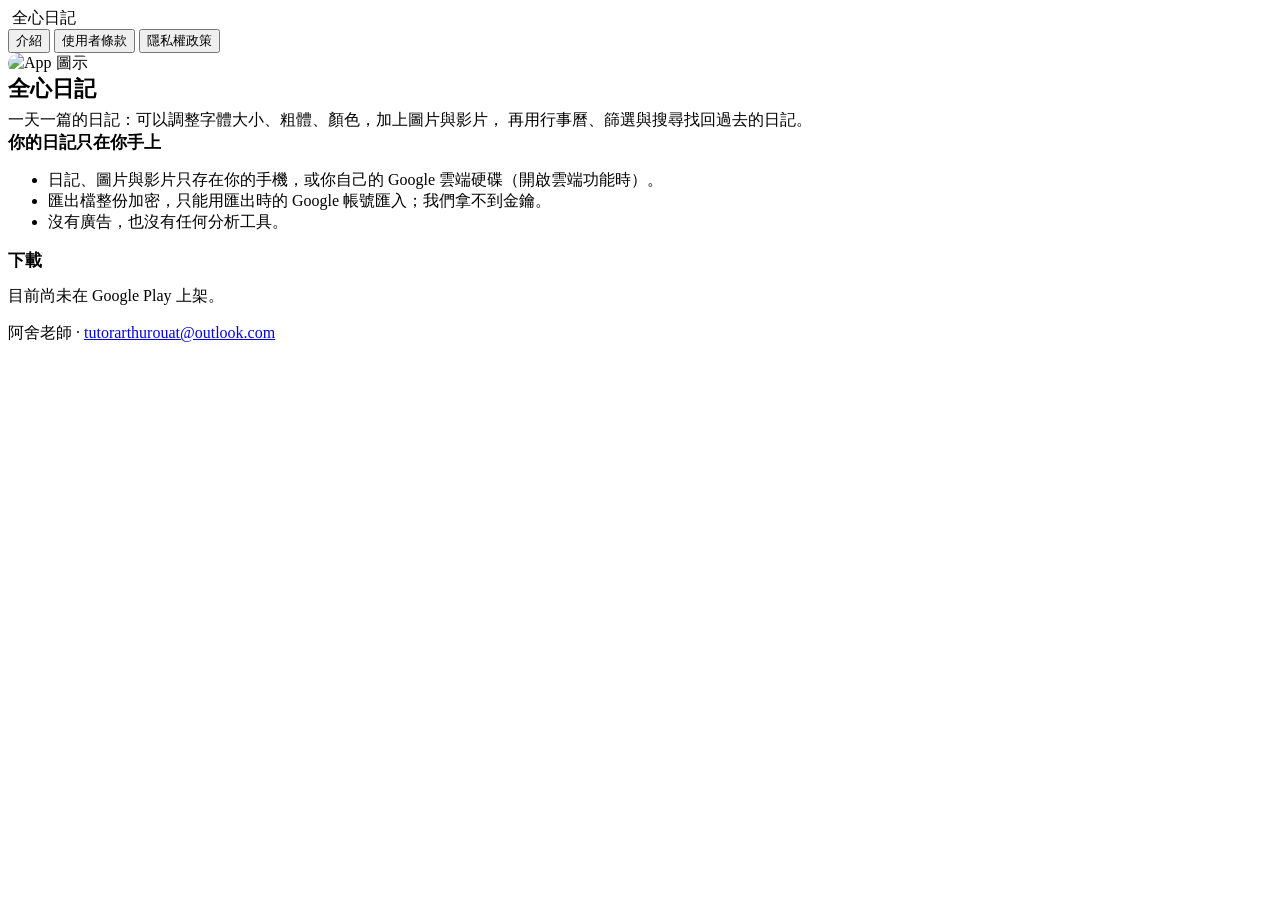
==== index.html @ ae277340 "Content-Security-Policy on every page; no inline script The site shares beethoreven.github.io with o" ====
<!doctype html>
<html lang="zh-Hant-TW">
<head>
  <meta charset="utf-8">
  <meta name="viewport" content="width=device-width, initial-scale=1">
  <!-- Only this site, the diary backend and Google sign-in may run or be contacted; no inline script. -->
  <meta http-equiv="Content-Security-Policy" content="default-src 'self'; object-src 'none'; base-uri 'self'; form-action 'self'; img-src 'self' data:; script-src 'self' https://accounts.google.com/gsi/client; style-src 'self' 'unsafe-inline' https://accounts.google.com/gsi/style; frame-src https://accounts.google.com/gsi/; connect-src 'self' https://router-backend-3hl2.onrender.com https://accounts.google.com/gsi/">
  <title>全心日記</title>
  <meta name="description" content="一天一篇的日記 App。日記、圖片與影片只存在你的手機與你自己的 Google 雲端硬碟。">
  <link rel="icon" type="image/png" href="favicon.png">
  <link rel="apple-touch-icon" href="apple-touch-icon.png">
  <link rel="stylesheet" href="css/style.css">
</head>
<body>
  <header class="top">
    <img src="favicon.png" alt="">
    <span class="title">全心日記</span>
    <span id="account" class="muted"></span>
    <div id="gsi"></div>
    <a id="admin-link" class="btn primary" href="admin.html" hidden>管理後台</a>
  </header>
  <main>
    <nav class="tabs" id="tabs">
      <button data-doc="" class="active">介紹</button>
      <button data-doc="terms">使用者條款</button>
      <button data-doc="privacy">隱私權政策</button>
    </nav>
    <article class="card legal" id="doc" hidden></article>
    <div id="intro">
      <div class="card">
        <div class="row">
          <img src="icon_256.png" alt="App 圖示" width="96" height="96" style="border-radius: 22px">
          <div class="grow">
            <h1 style="margin: 0; font-size: 22px">全心日記</h1>
            <p style="margin: 6px 0 0">一天一篇的日記：可以調整字體大小、粗體、顏色，加上圖片與影片，
              再用行事曆、篩選與搜尋找回過去的日記。</p>
          </div>
        </div>
      </div>
      <div class="card">
        <h2 style="margin-top: 0; font-size: 17px">你的日記只在你手上</h2>
        <ul>
          <li>日記、圖片與影片只存在你的手機，或你自己的 Google 雲端硬碟（開啟雲端功能時）。</li>
          <li>匯出檔整份加密，只能用匯出時的 Google 帳號匯入；我們拿不到金鑰。</li>
          <li>沒有廣告，也沒有任何分析工具。</li>
        </ul>
      </div>
      <div class="card">
        <h2 style="margin-top: 0; font-size: 17px">下載</h2>
        <p class="row" id="apk" hidden>
          <a id="apk-link" class="btn primary" href="">下載最新版全心日記</a>
          <span id="apk-version" class="muted"></span>
        </p>
        <p class="muted" id="apk-note" hidden style="margin: 0 0 8px">Android 手機下載後點開安裝；第一次安裝需要允許瀏覽器「安裝不明應用程式」。</p>
        <p id="play" style="margin: 0">目前尚未在 Google Play 上架。</p>
      </div>
    </div>
    <p id="login-note" class="muted"></p>
  </main>
  <footer>阿舍老師 · <a href="mailto:tutorarthurouat@outlook.com">tutorarthurouat@outlook.com</a></footer>
  <script src="js/config.js"></script>
  <script src="js/api.js"></script>
  <script src="js/md.js"></script>
  <script src="js/home.js"></script>
</body>
</html>
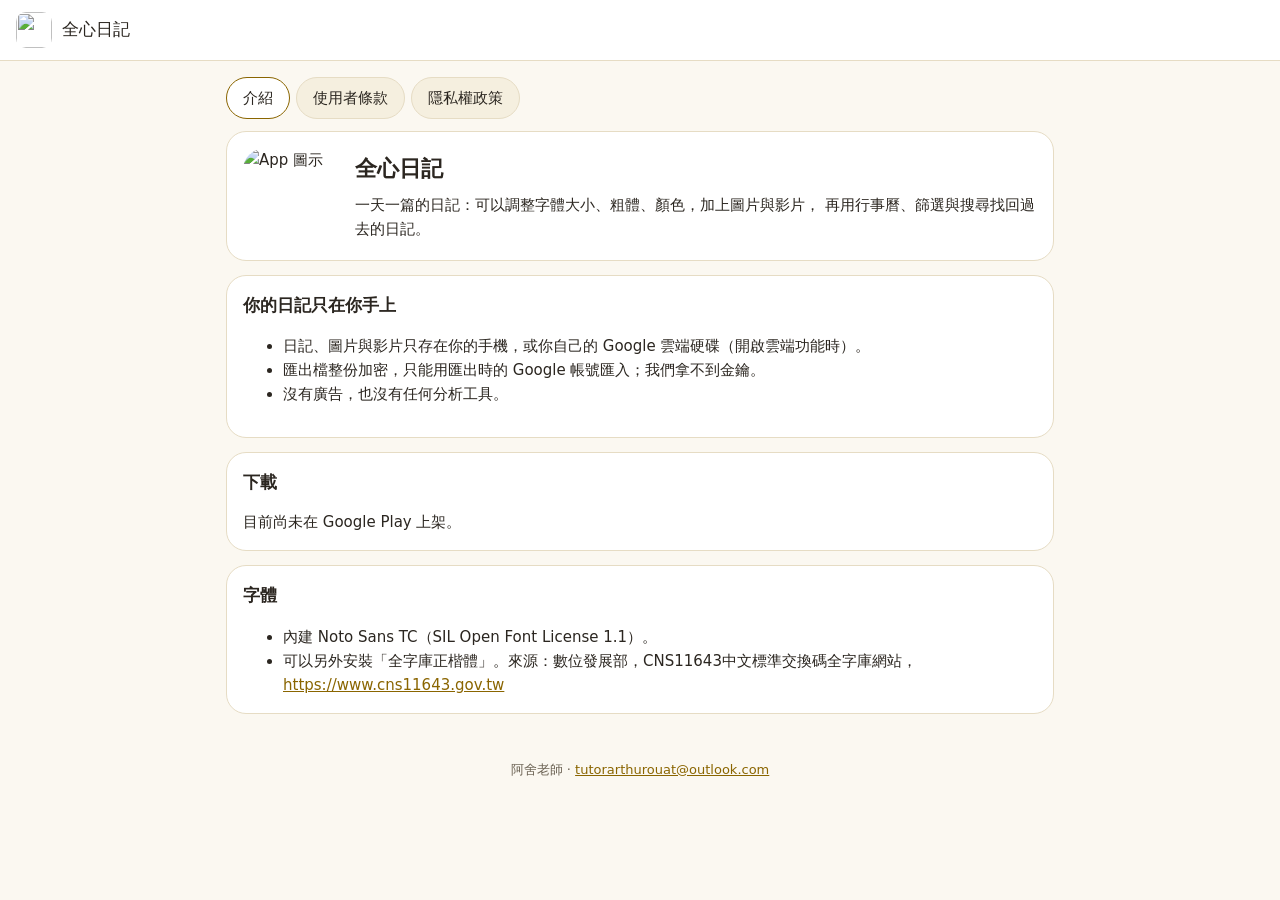
==== commit 05ffacc1: "Fonts: source and licence statement in the admin console; fonts card on the home page Admin console " ====
--- a/index.html
+++ b/index.html
@@ -54,6 +54,15 @@
         <p class="muted" id="apk-note" hidden style="margin: 0 0 8px">Android 手機下載後點開安裝；第一次安裝需要允許瀏覽器「安裝不明應用程式」。</p>
         <p id="play" style="margin: 0">目前尚未在 Google Play 上架。</p>
       </div>
+      <!-- Fonts the app offers and where each comes from. The source line of the installable font is
+           the wording its licence asks products that use the font to show. -->
+      <div class="card">
+        <h2 style="margin-top: 0; font-size: 17px">字體</h2>
+        <ul style="margin-bottom: 0">
+          <li>內建 Noto Sans TC（SIL Open Font License 1.1）。</li>
+          <li>可以另外安裝「全字庫正楷體」。來源：數位發展部，CNS11643中文標準交換碼全字庫網站，<a href="https://www.cns11643.gov.tw" rel="noopener" target="_blank">https://www.cns11643.gov.tw</a></li>
+        </ul>
+      </div>
     </div>
     <p id="login-note" class="muted"></p>
   </main>
--- a/css/style.css
+++ b/css/style.css
@@ -0,0 +1,136 @@
+/* 全心日記網站。顏色跟 App 一樣用鵝黃色；跟著系統的深淺色。
+   ★ 不要在 :root 宣告 color-scheme：頁面是深色、Google 登入按鈕的 iframe 是淺色時，瀏覽器會在
+     iframe 後面畫不透明的底，按鈕周圍就出現白色方框。原生表單元件需要深色時，只對 input、select 宣告。 */
+:root {
+  --bg: #fbf8f1;
+  --surface: #ffffff;
+  --surface2: #f5efdf;
+  --border: #e6dcc4;
+  --text: #2b2620;
+  --text2: #5c5345;
+  --muted: #6b6253;
+  --accent: #8a6500;
+  --accent-fill: #f6d365;
+  --on-accent: #332800;
+}
+@media (prefers-color-scheme: dark) {
+  :root {
+    --bg: #17150f;
+    --surface: #201d16;
+    --surface2: #2b271d;
+    --border: #3b3527;
+    --text: #f1ece0;
+    --text2: #c4bba8;
+    --muted: #9d9481;
+    --accent: #f6d365;
+    --accent-fill: #f6d365;
+    --on-accent: #2e2400;
+  }
+}
+* { box-sizing: border-box; }
+html, body { margin: 0; padding: 0; }
+body {
+  background: var(--bg);
+  color: var(--text);
+  font-family: "Noto Sans TC", "PingFang TC", "Microsoft JhengHei", system-ui, sans-serif;
+  font-size: 15px;
+  line-height: 1.6;
+}
+a { color: var(--accent); }
+header.top {
+  background: var(--surface);
+  border-bottom: 1px solid var(--border);
+  padding: 12px 16px;
+  display: flex;
+  align-items: center;
+  gap: 10px;
+}
+header.top img { width: 36px; height: 36px; border-radius: 10px; display: block; }
+header.top .title { font-weight: 500; font-size: 17px; flex: 1; }
+main { max-width: 860px; margin: 0 auto; padding: 16px; }
+.card {
+  background: var(--surface);
+  border-radius: 20px;
+  padding: 16px;
+  margin-bottom: 14px;
+  border: 1px solid var(--border);
+}
+.row { display: flex; gap: 16px; align-items: center; flex-wrap: wrap; }
+.grow { flex: 1; min-width: 200px; }
+.muted { color: var(--muted); font-size: 13px; }
+.links { display: flex; gap: 10px; flex-wrap: wrap; }
+.btn {
+  display: inline-flex;
+  align-items: center;
+  min-height: 44px;
+  padding: 8px 18px;
+  border-radius: 999px;
+  border: 1px solid var(--border);
+  background: var(--surface2);
+  color: var(--text);
+  text-decoration: none;
+  font-weight: 500;
+}
+.btn.primary { background: var(--accent-fill); color: var(--on-accent); border-color: transparent; }
+.legal h2 { font-size: 17px; margin: 22px 0 8px; }
+.legal p, .legal li { color: var(--text); }
+.legal blockquote { margin: 12px 0; padding: 10px 14px; background: var(--surface2); border-radius: 12px; }
+.scroll-x { overflow-x: auto; }
+table { border-collapse: collapse; font-size: 13px; min-width: 560px; }
+th, td { border: 1px solid var(--border); padding: 6px 8px; vertical-align: top; text-align: left; }
+th { background: var(--surface2); font-weight: 500; }
+code { background: var(--surface2); padding: 0 4px; border-radius: 4px; font-size: 13px; }
+footer { text-align: center; color: var(--muted); font-size: 13px; padding: 16px 16px 32px; }
+
+/* Admin console. */
+button {
+  font: inherit;
+  border: 1px solid var(--border);
+  background: var(--surface2);
+  color: var(--text);
+  border-radius: 999px;
+  padding: 8px 16px;
+  min-height: 40px;
+  cursor: pointer;
+}
+button:disabled { opacity: 0.5; cursor: default; }
+button.primary { background: var(--accent-fill); color: var(--on-accent); border-color: transparent; font-weight: 500; }
+button.danger { color: var(--danger); }
+input, select, textarea {
+  font: inherit;
+  color: var(--text);
+  background: var(--surface2);
+  border: 1px solid var(--border);
+  border-radius: 10px;
+  padding: 6px 10px;
+}
+/* Native controls (select lists, file pickers) dark in dark mode. Scoped to the controls on purpose:
+   on :root it would put a white box behind the Google sign-in button (its iframe is light). */
+@media (prefers-color-scheme: dark) { input, select, textarea { color-scheme: dark; } }
+textarea { width: 100%; min-height: 4em; }
+:root { --danger: #bc4339; --ok: #23805a; --warn: #956500; }
+@media (prefers-color-scheme: dark) { :root { --danger: #f59a92; --ok: #8ed6b5; --warn: #f6cf7a; } }
+.tabs { display: flex; gap: 6px; flex-wrap: wrap; margin-bottom: 12px; }
+.tabs button.active { background: var(--surface); border-color: var(--accent); }
+.admin table { min-width: 0; width: 100%; }
+.field-name { flex: 1 1 12em; min-width: 10em; }
+.cell-name { width: 100%; min-width: 8em; }
+.cell-sort { width: 4.5em; }
+/* The statement under the 有授權 box: a block of its own, wide enough to read a source line in. */
+.cell-attribution { display: block; margin-top: 6px; min-width: 14em; min-height: 3.2em; }
+/* Font table: keep the checkbox labels and the delete button on one line; the file picker is
+   the column that gives way (its 未選擇任何檔案 text is cut short instead of pushing the others). */
+.admin td label, .admin td button { white-space: nowrap; }
+.admin td input[type=file] { width: 15em; max-width: 100%; }
+.pill { display: inline-block; border-radius: 999px; padding: 0 10px; background: var(--surface2); font-size: 12px; }
+.banner { border-radius: 14px; padding: 10px 14px; margin-bottom: 12px; background: var(--surface2); }
+.banner.warn { border: 1px solid var(--warn); }
+.ok { color: var(--ok); }
+.warn { color: var(--warn); }
+.danger { color: var(--danger); }
+pre.log { white-space: pre-wrap; word-break: break-all; font-size: 12px; background: var(--surface2); border-radius: 12px; padding: 10px; max-height: 420px; overflow: auto; }
+progress { width: 10em; }
+
+/* .btn and other elements that set display override the browser's built-in [hidden] rule
+   (the 管理後台 link showed before signing in); force it back. */
+[hidden] { display: none !important; }
